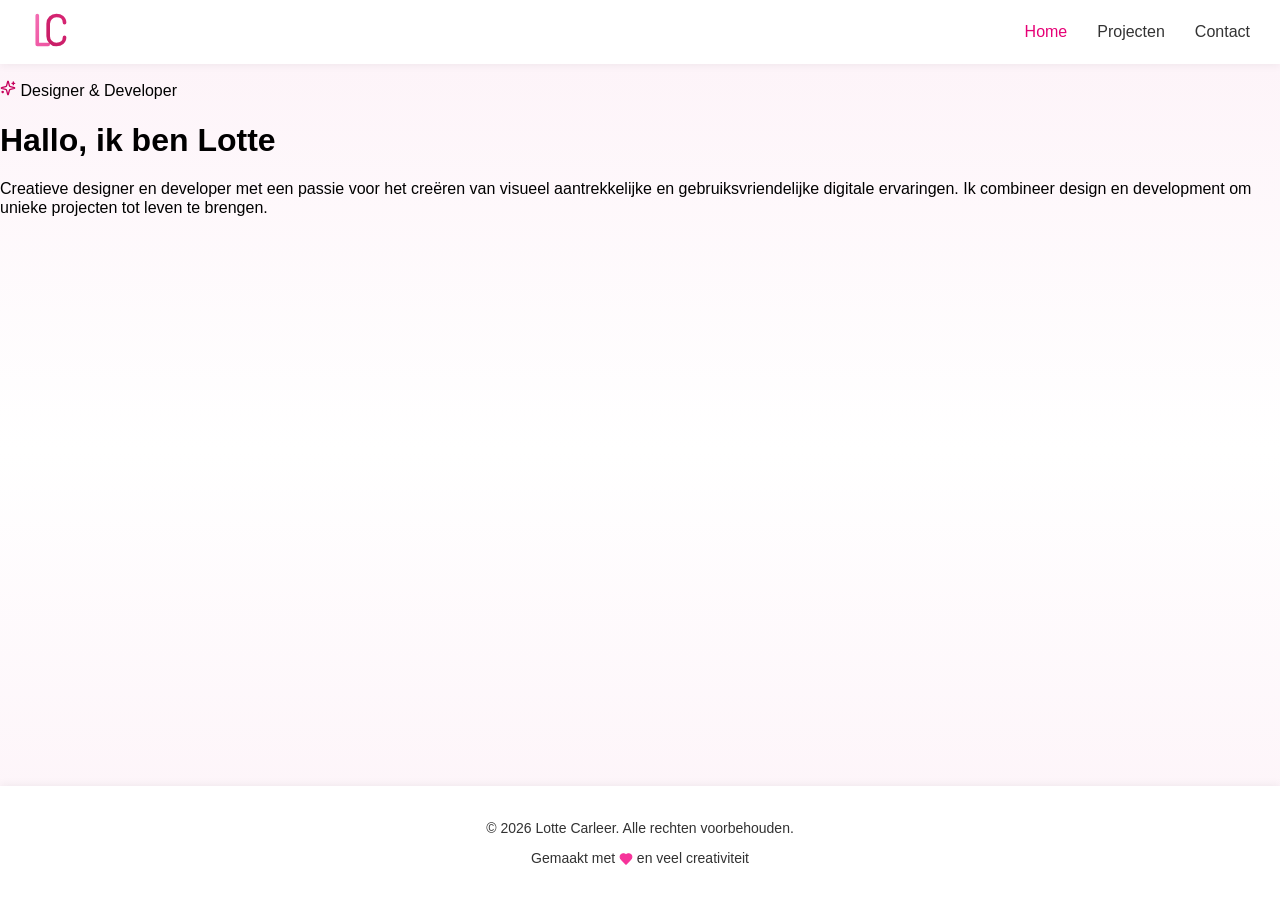
==== index.html @ ce4adac1 "first commit" ====
<!doctype html>
<html lang="en">
  <head>
    <meta charset="UTF-8" />
    <meta name="viewport" content="width=device-width, initial-scale=1.0" />
    <title>Home</title>
    <link rel="stylesheet" href="Normalize.css" />

    <style>
      body {
        min-height: 100vh;
        margin: 0;
        font-family: Arial, Helvetica, sans-serif;
        background: linear-gradient(#fdf2f8, #ffffff, #fdf2f8);
        background-repeat: no-repeat;

        display: flex;
        flex-direction:  column;
      }

      main {
        flex: 1;
      }

      .nav {
        display: flex;
        justify-content: space-between;
        align-items: center;

        padding: 10px 30px;
        background-color: #ffffff;
         box-shadow: 0 2px 8px rgba(0, 0, 0, 0.05);
      }

      .nav-right {
        display: flex;
        gap: 30px;
      }

      .nav a {
        text-decoration: none;
        color: #333;
        font-size: 16px;
      }

      .nav a.active {
        color: #e60076;
      }

      .nav a:hover{
        color: #e60076;
      }

      .nav img {
        height: 40px;
      }

      .footer {
        background-color: #ffffff;
        text-align: center;
        padding: 20px;
        font-size: 14px;
        color: #323232;
        box-shadow: 0 -2px 8px rgba(0, 0, 0, 0.05);
      }

      .footer img {
        height: 14px;
        vertical-align: middle;
      }
    </style>
  </head>
  <body>
    <nav class="nav">
      <div class="nav-left">
        <a href="index.html"><img src="./Images/Link.svg" alt="Site Logo" /></a>
      </div>

      <div class="nav-right">
        <a href="index.html" class="active">Home</a>
        <a href="Projects.html">Projecten</a>
        <a href="Contact.html">Contact</a>
      </div>
    </nav>
    <main>
        <p><img src="./Images/Icon (1).svg" alt="Icon"> Designer & Developer</p>
      <h1>Hallo, ik ben Lotte</h1>
      <p>Creatieve designer en developer met een passie voor het creëren van visueel aantrekkelijke en gebruiksvriendelijke digitale ervaringen. Ik combineer design en development om unieke projecten tot leven te brengen.</p>
      <a href="Projects.html"></a> <a href="Contact.html"></a>

    </main>
    <footer class="footer">
      <p>© 2026 Lotte Carleer. Alle rechten voorbehouden.</p>
      <p>
        Gemaakt met <img src="./Images/Icon (2).svg" alt="Liefde" /> en veel
        creativiteit
      </p>
    </footer>
  </body>
</html>
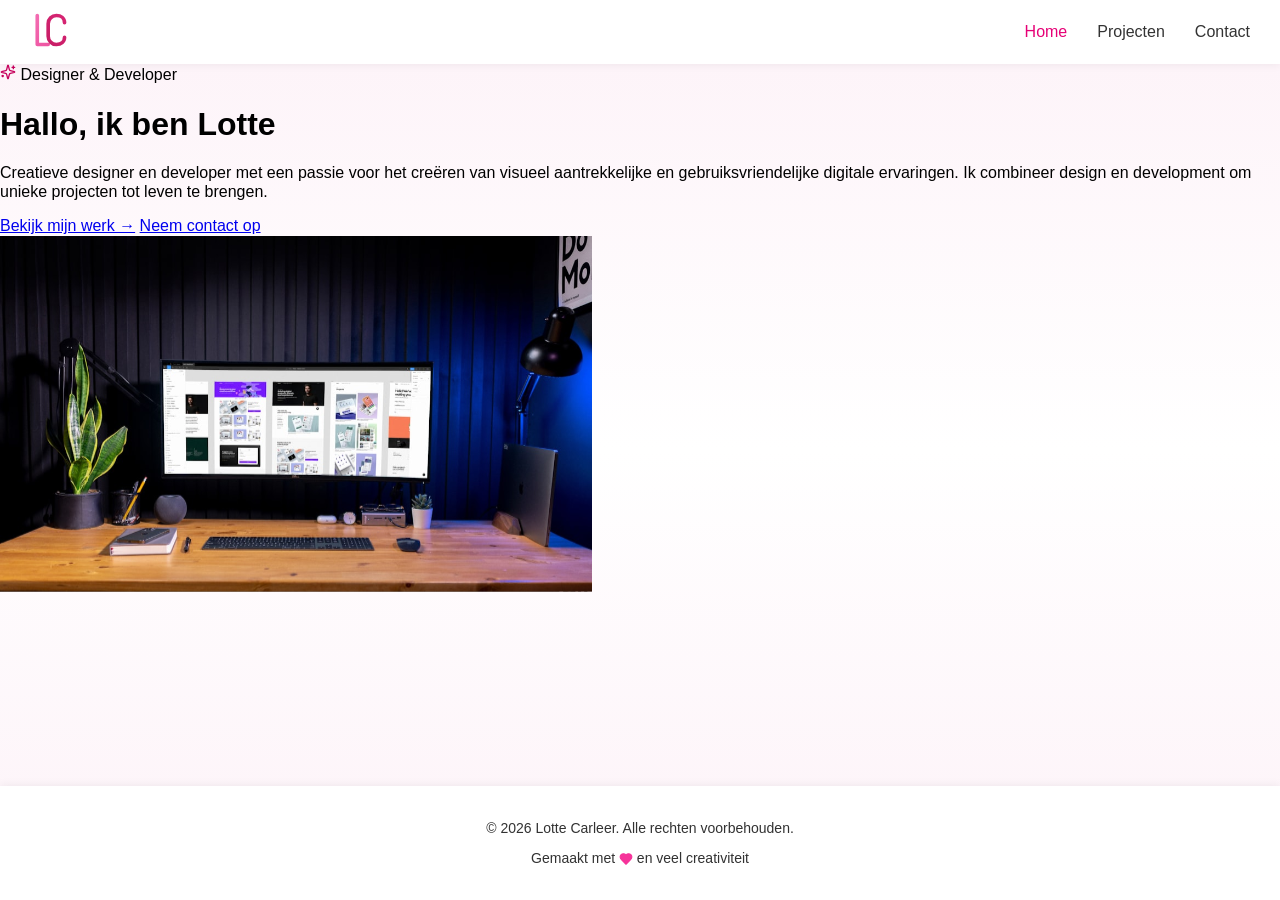
==== commit 5f06c44d: "feat: wrote html for hero section" ====
--- a/index.html
+++ b/index.html
@@ -83,10 +83,31 @@
       </div>
     </nav>
     <main>
-        <p><img src="./Images/Icon (1).svg" alt="Icon"> Designer & Developer</p>
-      <h1>Hallo, ik ben Lotte</h1>
-      <p>Creatieve designer en developer met een passie voor het creëren van visueel aantrekkelijke en gebruiksvriendelijke digitale ervaringen. Ik combineer design en development om unieke projecten tot leven te brengen.</p>
-      <a href="Projects.html"></a> <a href="Contact.html"></a>
+       <section class="hero">
+    
+    <div class="hero-left">
+      <div class="badge">
+        <img src="./Images/Icon (1).svg" alt="icon">
+        Designer & Developer
+      </div>
+
+      <h1>Hallo, ik ben <span>Lotte</span></h1>
+
+      <p>
+        Creatieve designer en developer met een passie voor het creëren van visueel aantrekkelijke en gebruiksvriendelijke digitale ervaringen. Ik combineer design en development om unieke projecten tot leven te brengen.
+      </p>
+
+      <div class="buttons">
+        <a href="Projects.html" class="btn-primary">Bekijk mijn werk →</a>
+        <a href="Contact.html" class="btn-secondary">Neem contact op</a>
+      </div>
+    </div>
+
+    <div class="hero-right">
+      <img src="./Images/ImageWithFallback (2).svg" alt="Design image">
+    </div>
+
+  </section>
 
     </main>
     <footer class="footer">
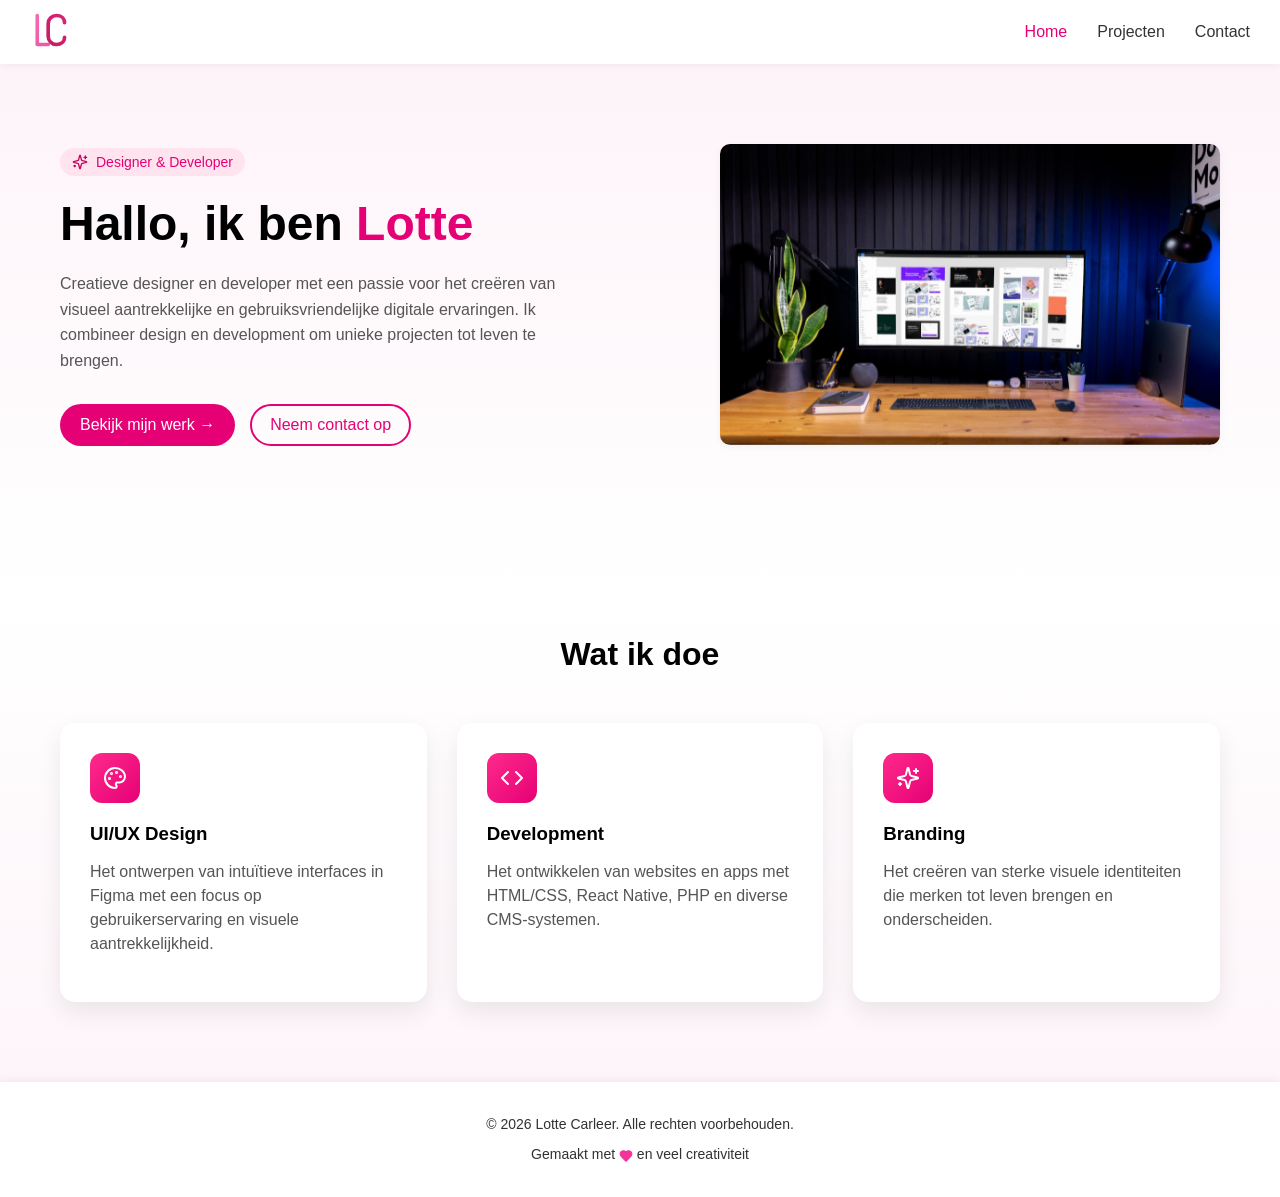
==== commit fdfadb2f: "feat: added html and styling for skills" ====
--- a/index.html
+++ b/index.html
@@ -21,6 +21,126 @@
       main {
         flex: 1;
       }
+
+      .hero {
+  display: flex;
+  align-items: center;
+  justify-content: space-between;
+  padding: 80px 60px;
+  gap: 40px;
+}
+
+.hero-left {
+  max-width: 500px;
+}
+
+.badge {
+  display: inline-flex;
+  align-items: center;
+  gap: 8px;
+  background: #ffe4ef;
+  color: #e60076;
+  padding: 6px 12px;
+  border-radius: 20px;
+  font-size: 14px;
+  margin-bottom: 20px;
+}
+
+.hero h1 {
+  font-size: 48px;
+  margin: 0 0 20px;
+}
+
+.hero h1 span {
+  color: #e60076;
+}
+
+.hero p {
+  color: #555;
+  line-height: 1.6;
+  margin-bottom: 30px;
+}
+
+.buttons {
+  display: flex;
+  gap: 15px;
+}
+
+.btn-primary {
+  background: #e60076;
+  color: white;
+  padding: 12px 20px;
+  border-radius: 25px;
+  text-decoration: none;
+}
+
+.btn-secondary {
+  border: 2px solid #e60076;
+  color: #e60076;
+  padding: 10px 18px;
+  border-radius: 25px;
+  text-decoration: none;
+}
+
+.hero-right img {
+  max-width: 500px;
+  border-radius: 10px;
+   box-shadow: 0 2px 8px rgba(0, 0, 0, 0.05);
+}
+
+.services {
+  padding: 80px 60px;
+  text-align: center;
+}
+
+.services h2 {
+  font-size: 32px;
+  margin-bottom: 50px;
+}
+
+.services-grid {
+  display: grid;
+  grid-template-columns: repeat(3, 1fr);
+  gap: 30px;
+}
+
+.service-card {
+  background: #ffffff;
+  padding: 30px;
+  border-radius: 15px;
+  text-align: left;
+  box-shadow: 0 10px 25px rgba(0, 0, 0, 0.08);
+  transition: transform 0.2s ease;
+}
+
+.service-card:hover {
+  transform: translateY(-5px);
+}
+
+.icon-box {
+  width: 50px;
+  height: 50px;
+  background: linear-gradient(135deg, #ff2a8a, #e60076);
+  border-radius: 12px;
+  display: flex;
+  align-items: center;
+  justify-content: center;
+  margin-bottom: 20px;
+}
+
+.icon-box img {
+  width: 24px;
+  height: 24px;
+}
+
+.service-card h3 {
+  margin-bottom: 10px;
+}
+
+.service-card p {
+  color: #555;
+  line-height: 1.5;
+}
 
       .nav {
         display: flex;
@@ -108,6 +228,39 @@
     </div>
 
   </section>
+
+  <section class="services">
+  <h2>Wat ik doe</h2>
+
+  <div class="services-grid">
+    
+    <div class="service-card">
+      <div class="icon-box">
+        <img src="./Images/Icon design.svg" alt="Design icon">
+      </div>
+      <h3>UI/UX Design</h3>
+      <p>Het ontwerpen van intuïtieve interfaces in Figma met een focus op gebruikerservaring en visuele aantrekkelijkheid.</p>
+    </div>
+
+    <div class="service-card">
+      <div class="icon-box">
+        <img src="./Images/Icon development.svg" alt="Development icon">
+      </div>
+      <h3>Development</h3>
+      <p>Het ontwikkelen van websites en apps met HTML/CSS, React Native, PHP en diverse CMS-systemen.</p>
+    </div>
+
+    <div class="service-card">
+      <div class="icon-box">
+        <img src="./Images/Icon branding.svg" alt="Branding icon">
+      </div>
+      <h3>Branding</h3>
+      <p>Het creëren van sterke visuele identiteiten die merken tot leven brengen en onderscheiden.</p>
+    </div>
+
+  </div>
+</section>
+
 
     </main>
     <footer class="footer">
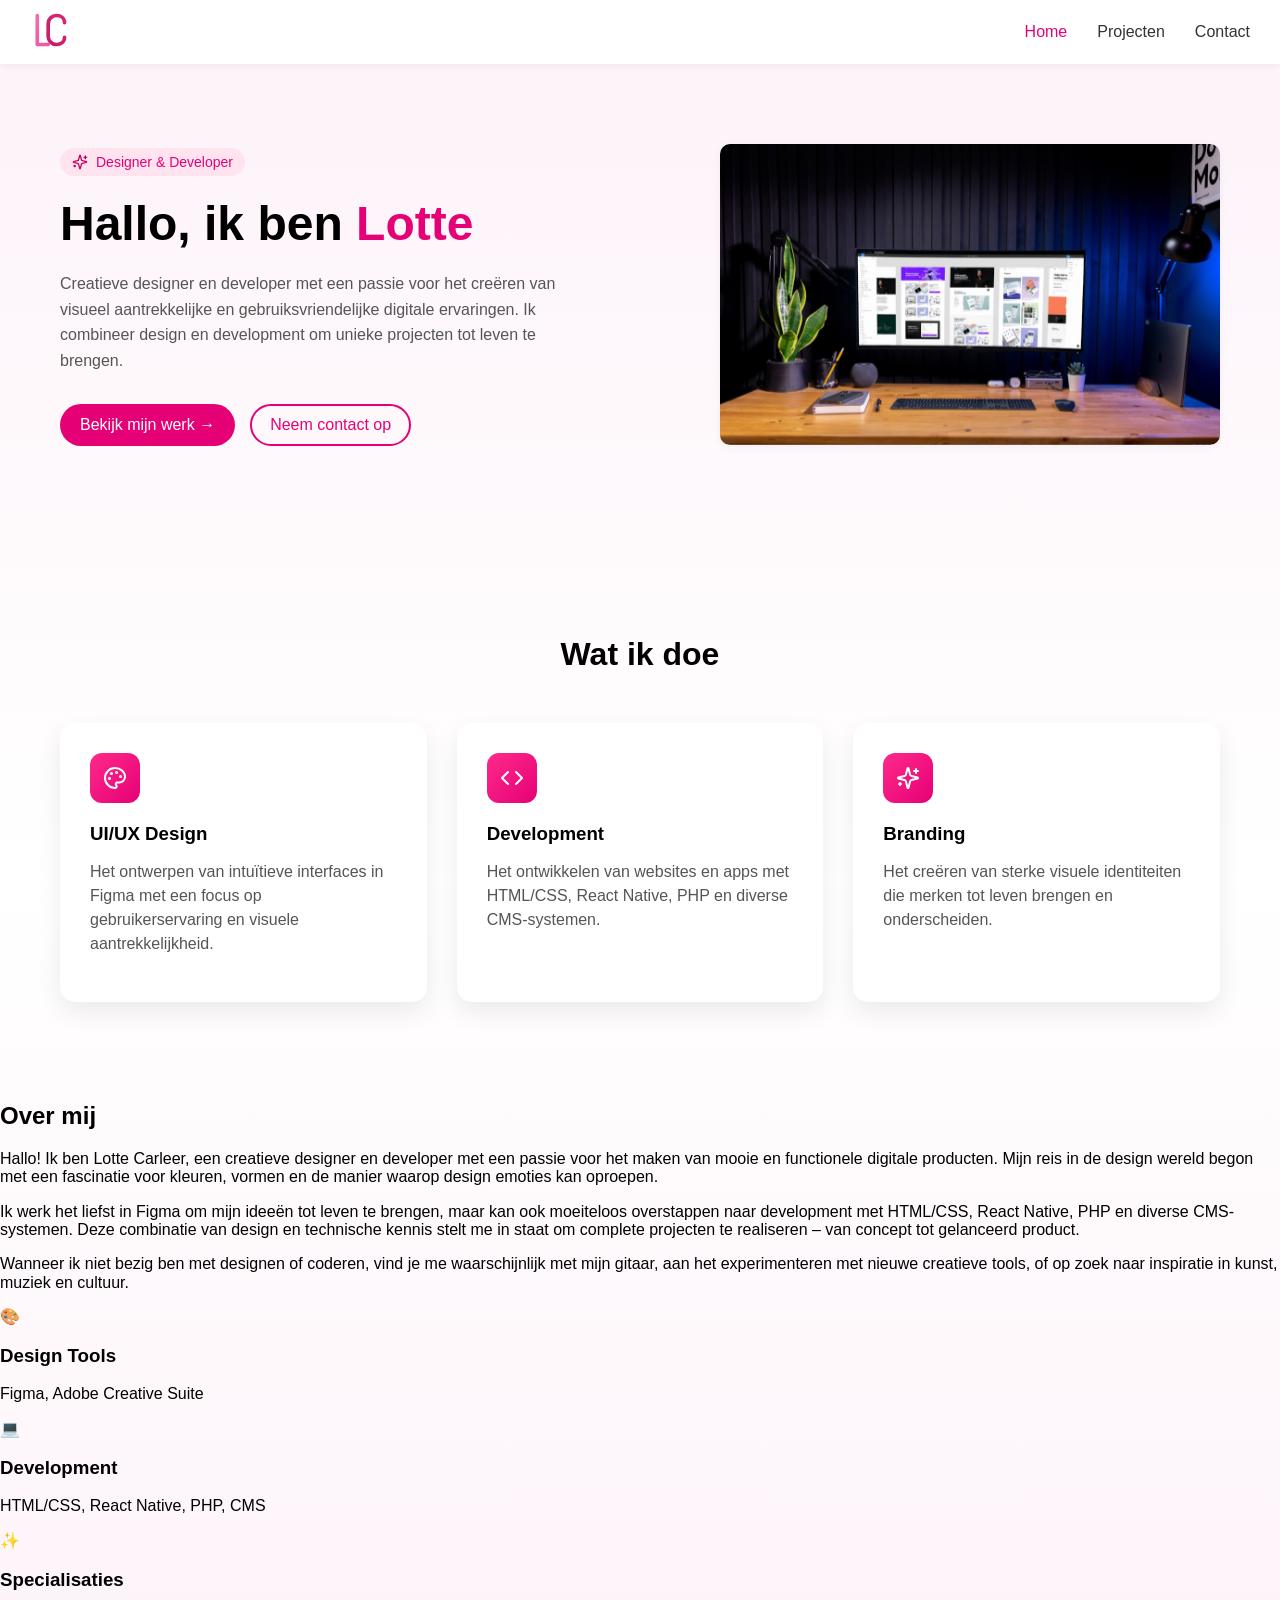
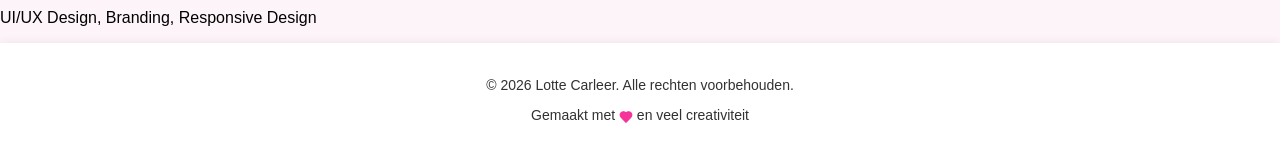
==== commit d4acc035: "feat: added html for about me" ====
--- a/index.html
+++ b/index.html
@@ -261,6 +261,60 @@
   </div>
 </section>
 
+<section class="about-section">
+  <div class="about-content">
+    <div class="about-text">
+      <h2>Over mij</h2>
+
+      <p>
+        Hallo! Ik ben Lotte Carleer, een creatieve designer en developer met een
+        passie voor het maken van mooie en functionele digitale producten. Mijn
+        reis in de design wereld begon met een fascinatie voor kleuren, vormen
+        en de manier waarop design emoties kan oproepen.
+      </p>
+
+      <p>
+        Ik werk het liefst in Figma om mijn ideeën tot leven te brengen, maar
+        kan ook moeiteloos overstappen naar development met HTML/CSS, React
+        Native, PHP en diverse CMS-systemen. Deze combinatie van design en
+        technische kennis stelt me in staat om complete projecten te realiseren
+        – van concept tot gelanceerd product.
+      </p>
+
+      <p>
+        Wanneer ik niet bezig ben met designen of coderen, vind je me
+        waarschijnlijk met mijn gitaar, aan het experimenteren met nieuwe
+        creatieve tools, of op zoek naar inspiratie in kunst, muziek en cultuur.
+      </p>
+    </div>
+
+    <div class="about-skills">
+      <div class="skill-card">
+        <div class="skill-icon">🎨</div>
+        <div>
+          <h3>Design Tools</h3>
+          <p>Figma, Adobe Creative Suite</p>
+        </div>
+      </div>
+
+      <div class="skill-card">
+        <div class="skill-icon">💻</div>
+        <div>
+          <h3>Development</h3>
+          <p>HTML/CSS, React Native, PHP, CMS</p>
+        </div>
+      </div>
+
+      <div class="skill-card">
+        <div class="skill-icon">✨</div>
+        <div>
+          <h3>Specialisaties</h3>
+          <p>UI/UX Design, Branding, Responsive Design</p>
+        </div>
+      </div>
+    </div>
+  </div>
+</section>
 
     </main>
     <footer class="footer">
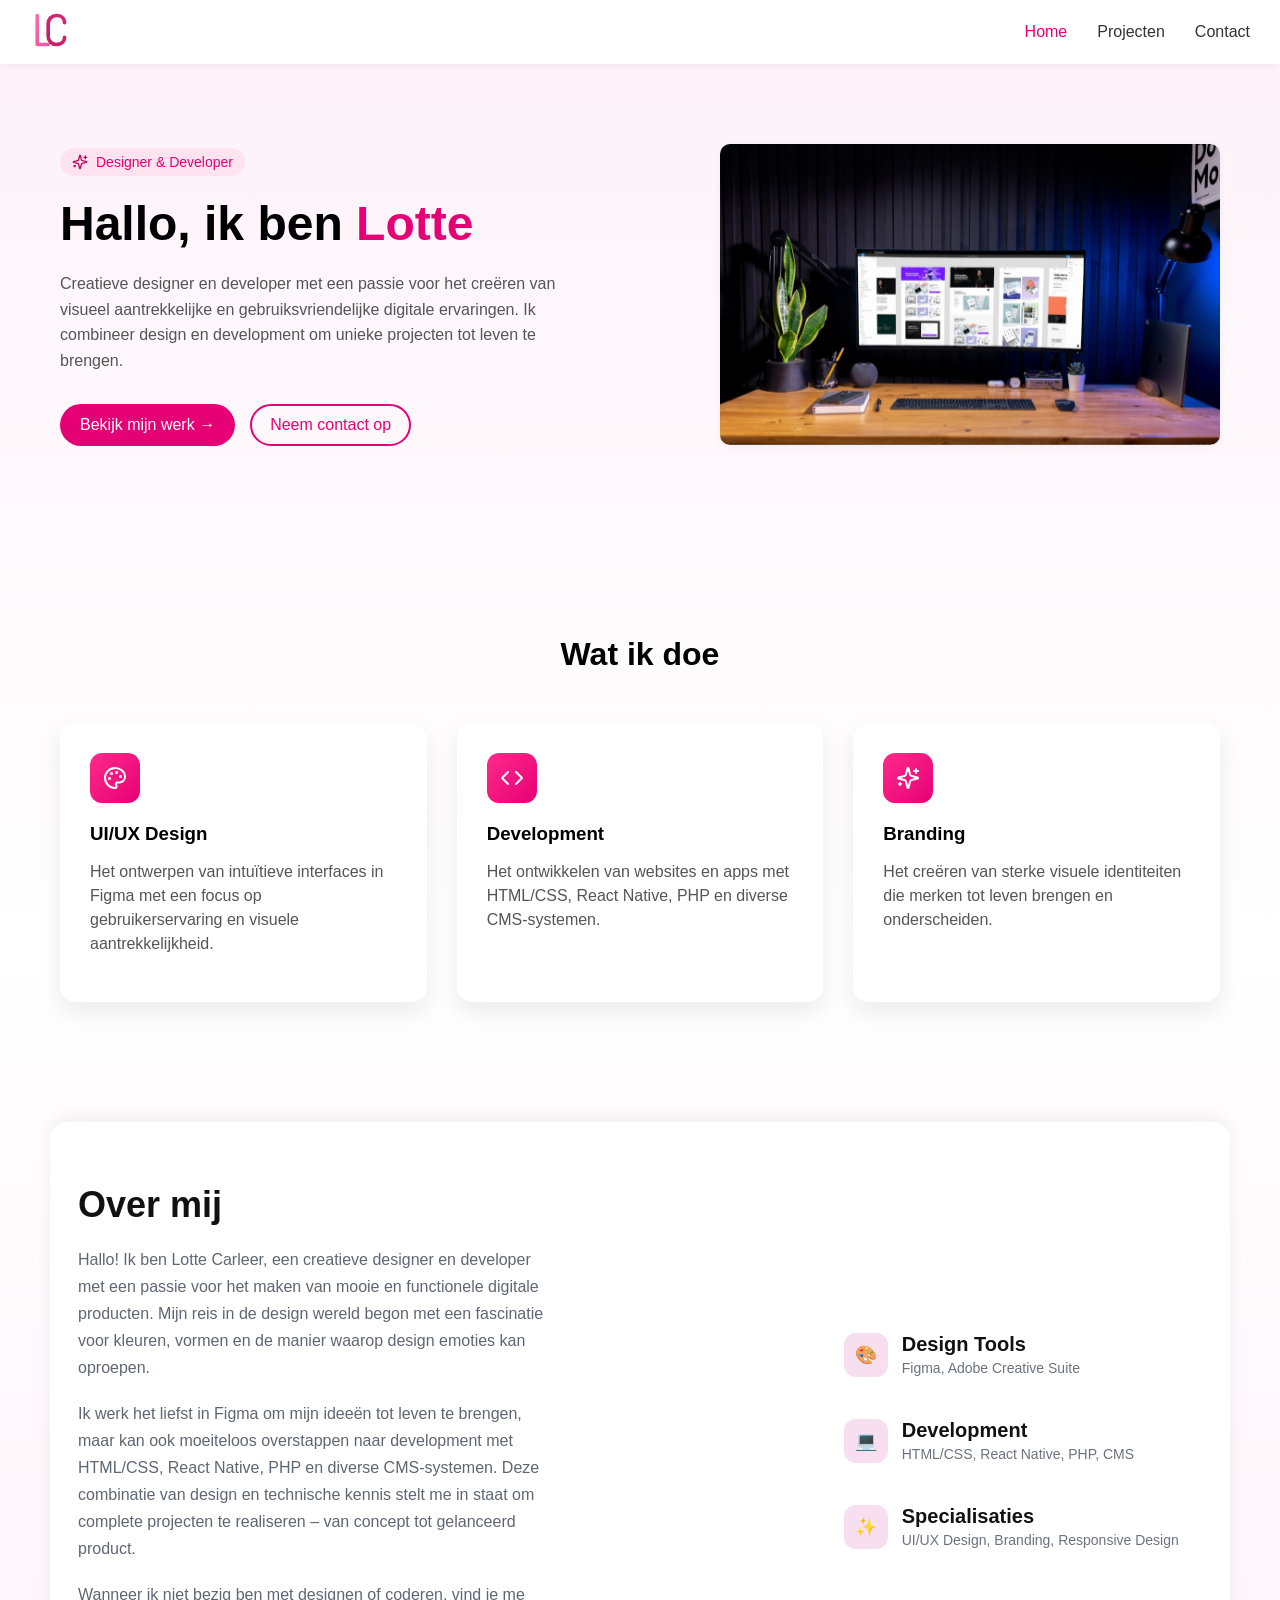
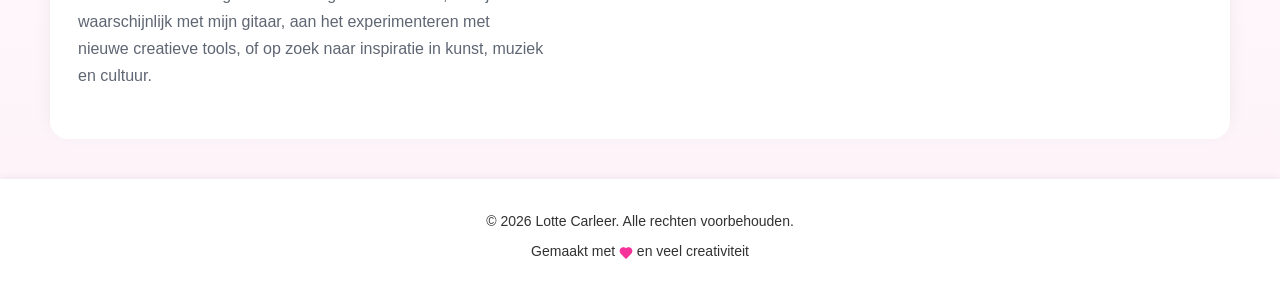
==== commit 21a9618f: "style: added style to about me" ====
--- a/index.html
+++ b/index.html
@@ -142,6 +142,81 @@
   line-height: 1.5;
 }
 
+.about-section {
+  max-width: 100%;
+  margin: 40px auto;
+  margin-left: 50px;
+  margin-right: 50px;
+  padding: 32px 28px;
+  background: #ffffff;
+  border-radius: 18px;
+  box-shadow: 0 6px 18px rgba(0, 0, 0, 0.06);
+   box-shadow: 0 -6px 18px rgba(0, 0, 0, 0.06);
+  font-family: Arial, sans-serif;
+}
+
+.about-content {
+  display: flex;
+  justify-content: space-between;
+  align-items: center; /* zorgt dat rechts mooi in het midden staat */
+  gap: 300px;
+}
+
+.about-text {
+  flex: 1.3;
+  max-width: 500px; /* voorkomt dat tekst te breed wordt */
+}
+
+.about-text h2 {
+  font-size: 36px;
+  margin-bottom: 20px;
+  color: #111;
+}
+
+.about-text p {
+  font-size: 16px;
+  line-height: 1.7;
+  color: #5f6673;
+  margin-bottom: 18px;
+}
+
+.about-skills {
+  flex: 1;
+  display: flex;
+  flex-direction: column;
+  justify-content: center;
+  gap: 22px;
+}
+
+.skill-card {
+  display: flex;
+  align-items: center;
+  gap: 14px;
+  margin-top: 20px;
+}
+
+.skill-icon {
+  width: 44px;
+  height: 44px;
+  border-radius: 12px;
+  background: #f7dff0;
+  display: flex;
+  align-items: center;
+  justify-content: center;
+  font-size: 18px;
+}
+
+.skill-card h3 {
+  font-size: 20px;
+  margin: 0 0 4px;
+  color: #111;
+}
+
+.skill-card p {
+  font-size: 14px;
+  margin: 0;
+  color: #6b7280;
+}
       .nav {
         display: flex;
         justify-content: space-between;
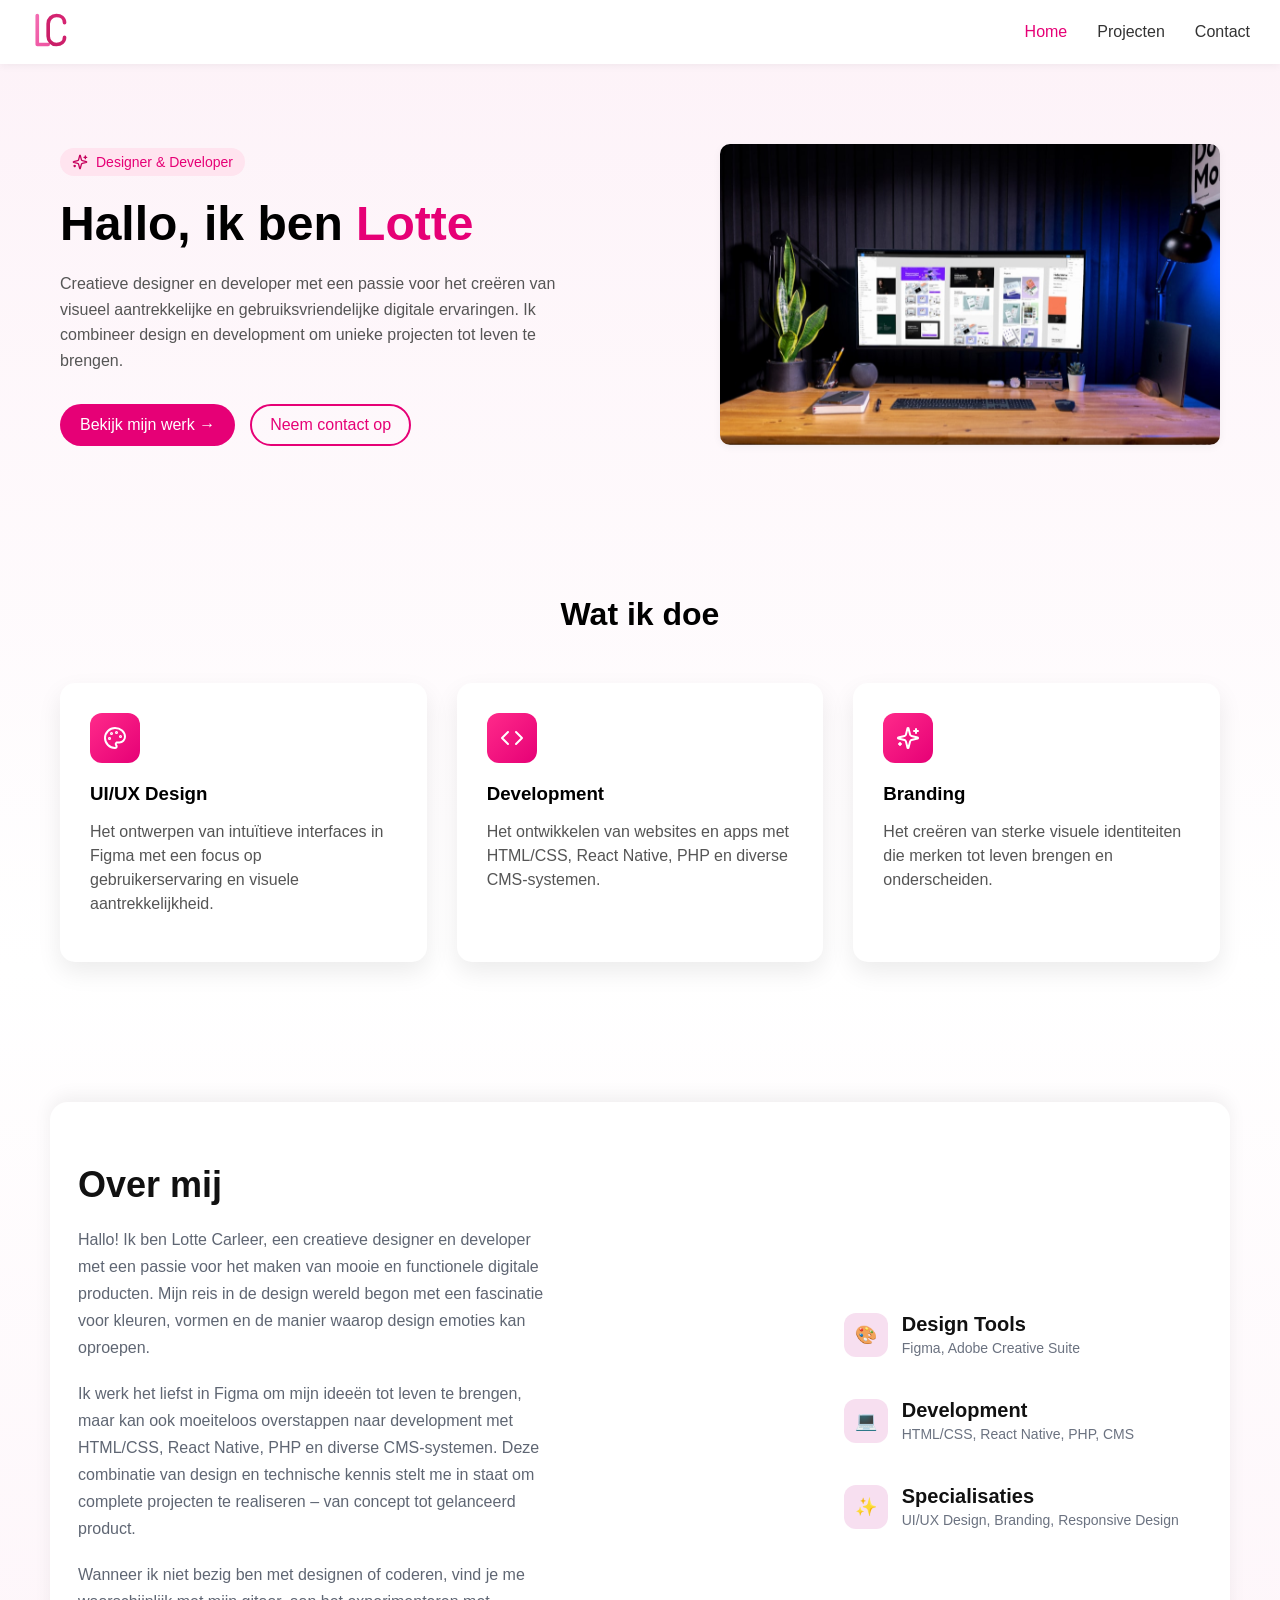
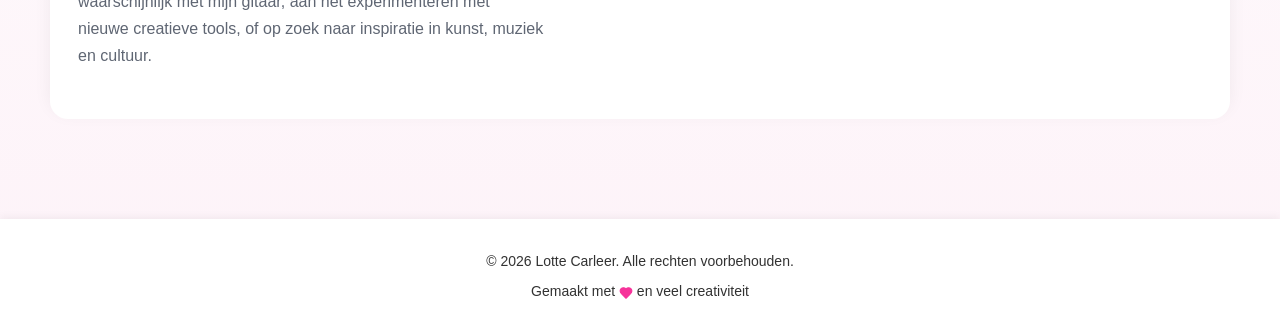
==== commit 7a00f071: "style: added hover to buttons" ====
--- a/index.html
+++ b/index.html
@@ -68,11 +68,13 @@
 
 .btn-primary {
   background: #e60076;
-  color: white;
+  color: rgb(255, 255, 255);
   padding: 12px 20px;
   border-radius: 25px;
   text-decoration: none;
 }
+
+
 
 .btn-secondary {
   border: 2px solid #e60076;
@@ -82,6 +84,24 @@
   text-decoration: none;
 }
 
+.btn-primary:hover {
+  border: 2px solid #e60076;
+  background-color: #e6007700;
+  color: #e60076;
+  padding: 10px 18px;
+  border-radius: 25px;
+  text-decoration: none;
+}
+
+.btn-secondary:hover {
+  border: 2px solid #e60076;
+  background-color: #e60076;
+  color: #ffffff;
+  padding: 10px 18px;
+  border-radius: 25px;
+  text-decoration: none;
+}
+
 .hero-right img {
   max-width: 500px;
   border-radius: 10px;
@@ -89,7 +109,8 @@
 }
 
 .services {
-  padding: 80px 60px;
+  padding: 40px 60px;
+  margin-bottom: 100px;
   text-align: center;
 }
 
@@ -147,6 +168,7 @@
   margin: 40px auto;
   margin-left: 50px;
   margin-right: 50px;
+  margin-bottom: 100px;
   padding: 32px 28px;
   background: #ffffff;
   border-radius: 18px;
